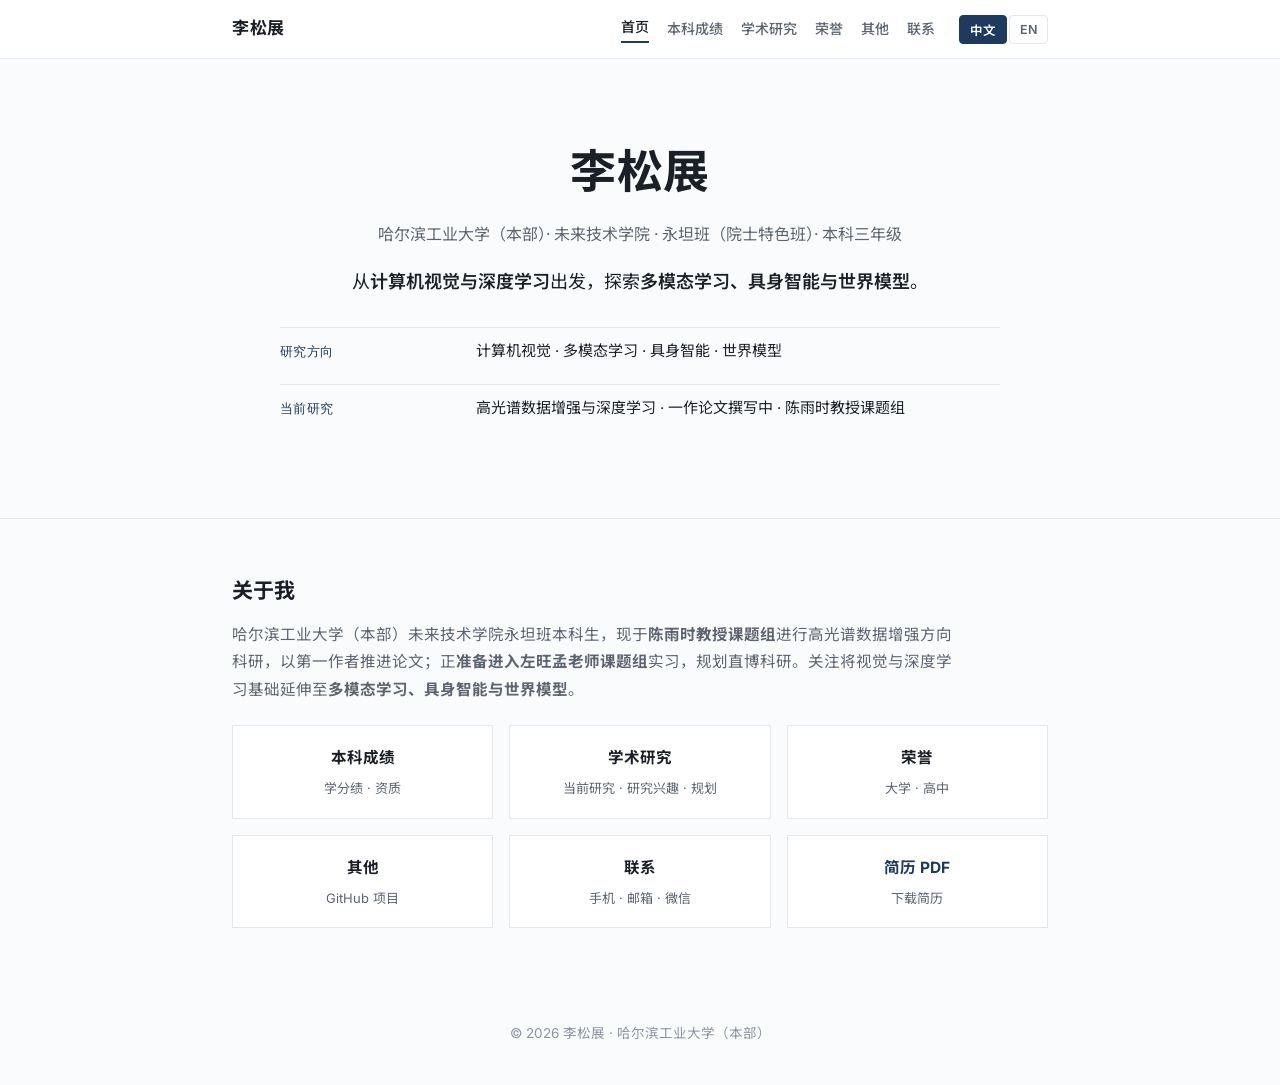
==== index.html @ 8eae82a7 "redesign: add grades/cet6 images, education approval, honors split, more github projects, real conta" ====
<!DOCTYPE html>
<html lang="zh-CN">
<head>
<meta charset="UTF-8">
<meta name="viewport" content="width=device-width, initial-scale=1.0">
<meta name="description" content="李松展 · 哈尔滨工业大学（本部）未来技术学院永坦班 · 计算机视觉 / 多模态学习 / 具身智能 / 世界模型">
<title>李松展 · Researcher Homepage</title>
<link rel="stylesheet" href="assets/css/style.css">
<link rel="preconnect" href="https://fonts.googleapis.com">
<link href="https://fonts.googleapis.com/css2?family=Inter:wght@400;500;600;700&family=Noto+Sans+SC:wght@400;500;700&family=JetBrains+Mono:wght@400;500&display=swap" rel="stylesheet">
<style>
  /* 单文件多页 */
  .view { display: none; }
  .view.active { display: block; }
  /* 语言切换 */
  .lang-switch { display: flex; gap: 2px; margin-left: 6px; }
  .lang-switch button { font: 600 12.5px "Inter","Noto Sans SC",sans-serif; color: var(--muted); background: none; border: 1px solid var(--line); padding: 4px 10px; cursor: pointer; border-radius: 4px; }
  .lang-switch button.on { color: #fff; background: var(--accent); border-color: var(--accent); }
  .nav-links a.active { color: var(--ink); border-bottom: 2px solid var(--accent); padding-bottom: 2px; }
  .nav-links { align-items: center; }
  [hidden] { display: none !important; }
  /* 首页入口卡（6 个） */
  .home-cards { display: grid; grid-template-columns: repeat(3, 1fr); gap: 16px; margin-top: 22px; }
  .home-card { border: 1px solid var(--line); background: var(--paper); padding: 18px 20px; display: block; cursor: pointer; text-align: center; }
  .home-card h4 { margin: 0; font-size: 15.5px; font-weight: 700; }
  .home-card p { margin: 6px 0 0; color: var(--muted); font-size: 13px; }
  .home-card:hover { border-color: var(--accent); text-decoration: none; }
  /* 成绩图片 */
  .score-grid { display: grid; grid-template-columns: 1fr 1fr; gap: 16px; margin-top: 16px; }
  .score-grid figure { margin: 0; border: 1px solid var(--line); background: var(--paper); padding: 10px; }
  .score-grid img { width: 100%; height: auto; display: block; }
  .score-grid figcaption { font-size: 13px; color: var(--muted); padding: 8px 2px 2px; }
  /* 研究兴趣板块（两列） */
  .focus2 { display: grid; grid-template-columns: 1fr 1fr; gap: 14px; margin-top: 12px; }
  .focus-item { border: 1px solid var(--line); background: var(--paper); padding: 16px 18px; }
  .focus-item h4 { margin: 0 0 6px; font-size: 15px; font-weight: 700; }
  .focus-item p { margin: 0; color: var(--muted); font-size: 14px; }
  @media (max-width: 680px) { .home-cards, .score-grid, .focus2 { grid-template-columns: 1fr; } }
</style>
</head>
<body>

<!-- ===== 导航（共享） ===== -->
<nav class="topnav">
  <div class="container nav-inner">
    <span class="nav-name"><span class="zh">李松展</span><span class="en" hidden>Li Songzhan</span></span>
    <div class="nav-links" id="navLinks">
      <a href="#/" data-page="home"><span class="zh">首页</span><span class="en" hidden>Home</span></a>
      <a href="#/education" data-page="education"><span class="zh">本科成绩</span><span class="en" hidden>Education</span></a>
      <a href="#/research" data-page="research"><span class="zh">学术研究</span><span class="en" hidden>Research</span></a>
      <a href="#/honors" data-page="honors"><span class="zh">荣誉</span><span class="en" hidden>Honors</span></a>
      <a href="#/misc" data-page="misc"><span class="zh">其他</span><span class="en" hidden>More</span></a>
      <a href="#/contact" data-page="contact"><span class="zh">联系</span><span class="en" hidden>Contact</span></a>
      <div class="lang-switch"><button data-lang="zh" class="on">中文</button><button data-lang="en">EN</button></div>
    </div>
    <button class="nav-toggle" aria-label="菜单" onclick="document.getElementById('navLinks').classList.toggle('open')">≡</button>
  </div>
</nav>

<!-- ========== 首页 ========== -->
<div class="view active" id="view-home">
<header class="hero">
  <div class="container">
    <h1 class="hero-name"><span class="zh">李松展</span><span class="en" hidden>Songzhan Li</span></h1>
    <p class="hero-line"><span class="zh">哈尔滨工业大学（本部）· 未来技术学院 · 永坦班（院士特色班）· 本科三年级</span><span class="en" hidden>Harbin Institute of Technology (Main Campus) · School of Future Technology · Yongtan Honors Class · Undergraduate (3rd year)</span></p>
    <p class="hero-lead"><span class="zh">从<em>计算机视觉与深度学习</em>出发，探索<em>多模态学习、具身智能与世界模型</em>。</span><span class="en" hidden>Starting from <em>Computer Vision &amp; Deep Learning</em>, progressing toward <em>Multimodal Learning, Embodied AI &amp; World Models</em>.</span></p>
    <dl class="hero-facts">
      <div>
        <dt><span class="zh">研究方向</span><span class="en" hidden>Research Interests</span></dt>
        <dd class="zh">计算机视觉 · 多模态学习 · 具身智能 · 世界模型</dd>
        <dd class="en" hidden>Computer Vision · Multimodal Learning · Embodied AI · World Models</dd>
      </div>
      <div>
        <dt><span class="zh">当前研究</span><span class="en" hidden>Current Research</span></dt>
        <dd class="zh">高光谱数据增强与深度学习 · 一作论文撰写中 · 陈雨时教授课题组</dd>
        <dd class="en" hidden>Hyperspectral Data Augmentation with Deep Learning · first-author paper in prep. · Prof. Yushi Chen's group</dd>
      </div>
    </dl>
  </div>
</header>
<main class="container">
  <section class="section">
    <h2 class="sec-title"><span class="zh">关于我</span><span class="en" hidden>About Me</span></h2>
    <p class="sec-body"><span class="zh">哈尔滨工业大学（本部）未来技术学院永坦班本科生，现于<strong>陈雨时教授课题组</strong>进行高光谱数据增强方向科研，以第一作者推进论文；正<strong>准备进入左旺孟老师课题组</strong>实习，规划直博科研。关注将视觉与深度学习基础延伸至<strong>多模态学习、具身智能与世界模型</strong>。</span><span class="en" hidden>Undergraduate at the Yongtan Honors Class, School of Future Technology, HIT (Main Campus). Currently researching <strong>hyperspectral data augmentation</strong> in <strong>Prof. Yushi Chen's group</strong>, pursuing a first-author paper, and preparing for an internship in <strong>Prof. Wangmeng Zuo's group</strong> with a PhD track in mind. Aiming to extend my CV/DL foundation toward <strong>multimodal learning, embodied AI, and world models</strong>.</span></p>

    <div class="home-cards">
      <div class="home-card" onclick="go('#/education')">
        <h4><span class="zh">本科成绩</span><span class="en" hidden>Education</span></h4>
        <p class="zh">学分绩 · 资质</p><p class="en" hidden>GPA · Qualifications</p>
      </div>
      <div class="home-card" onclick="go('#/research')">
        <h4><span class="zh">学术研究</span><span class="en" hidden>Research</span></h4>
        <p class="zh">当前研究 · 研究兴趣 · 规划</p><p class="en" hidden>Research · Interests · Plans</p>
      </div>
      <div class="home-card" onclick="go('#/honors')">
        <h4><span class="zh">荣誉</span><span class="en" hidden>Honors</span></h4>
        <p class="zh">大学 · 高中</p><p class="en" hidden>University · High School</p>
      </div>
      <div class="home-card" onclick="go('#/misc')">
        <h4><span class="zh">其他</span><span class="en" hidden>More</span></h4>
        <p class="zh">GitHub 项目</p><p class="en" hidden>GitHub Projects</p>
      </div>
      <div class="home-card" onclick="go('#/contact')">
        <h4><span class="zh">联系</span><span class="en" hidden>Contact</span></h4>
        <p class="zh">手机 · 邮箱 · 微信</p><p class="en" hidden>Phone · Email · WeChat</p>
      </div>
      <a class="home-card" href="resume.pdf" target="_blank">
        <h4><span class="zh">简历 PDF</span><span class="en" hidden>Resume PDF</span></h4>
        <p class="zh">下载简历</p><p class="en" hidden>Download CV</p>
      </a>
    </div>
  </section>
</main>
</div>

<!-- ========== 本科成绩 ========== -->
<div class="view" id="view-education">
<main class="container">
  <section class="section">
    <h2 class="sec-title"><span class="sec-no">01</span><span class="zh">本科成绩</span><span class="en" hidden>Education</span></h2>
    <div class="edu-head">
      <div>
        <p class="edu-school">Harbin Institute of Technology（哈尔滨工业大学 · 本部）</p>
        <p class="edu-meta"><span class="zh">未来技术学院 · 永坦班（院士特色班）｜本科三年级（2024 – 2028）</span><span class="en" hidden>School of Future Technology · Yongtan Honors Class | Undergraduate, 3rd year (2024 – 2028)</span></p>
      </div>
      <span class="edu-tag">Undergraduate</span>
    </div>
    <h3 class="sub-title"><span class="zh">成绩与资质</span><span class="en" hidden">Performance</span></h3>
    <ul class="plain-list">
      <li class="zh">学分绩：<strong>22 / 192</strong>（专业前 10%）</li>
      <li class="en" hidden>GPA：<strong>22 / 192</strong>（Top 10% in major）</li>
      <li class="zh">CET-6：<strong>552</strong></li>
      <li class="en" hidden>CET-6：<strong>552</strong></li>
      <li class="zh"><strong>具有推免资格（保研资格）</strong></li>
      <li class="en" hidden><strong>Has the graduate recommendation (Bao-Yan) qualification</strong></li>
    </ul>

    <div class="score-grid">
      <figure>
        <img src="assets/images/score_total.png" alt="综合成绩">
        <figcaption><span class="zh">综合成绩</span><span class="en" hidden>Overall Transcripts</span></figcaption>
      </figure>
      <figure>
        <img src="assets/images/score_subjects.png" alt="各科成绩">
        <figcaption><span class="zh">各科成绩</span><span class="en" hidden>Subject Scores</span></figcaption>
      </figure>
      <!-- 需用户提供 CET-6 图：放到 assets/images/cet6.png -->
      <figure>
        <img src="assets/images/cet6.png" alt="CET-6">
        <figcaption><span class="zh">CET-6（图片待补充）</span><span class="en" hidden>CET-6（image pending）</span></figcaption>
      </figure>
    </div>
  </section>
</main>
</div>

<!-- ========== 学术研究 ========== -->
<div class="view" id="view-research">
<main class="container">
  <section class="section">
    <h2 class="sec-title"><span class="sec-no">02</span><span class="zh">学术研究</span><span class="en" hidden>Research</span></h2>

    <h3 class="sub-title"><span class="zh">当前研究</span><span class="en" hidden>Current Research</span></h3>
    <p class="sec-body"><span class="zh">跟随<strong>陈雨时老师</strong>进行<strong>高光谱数据增强方向</strong>的研究，目前正在准备<strong>第一作者论文</strong>；同时<strong>准备进入左旺孟老师课题组实习</strong>。</span><span class="en" hidden>Working with <strong>Prof. Yushi Chen</strong> on <strong>hyperspectral data augmentation</strong>, preparing a <strong>first-author paper</strong>; also <strong>preparing for an internship in Prof. Wangmeng Zuo's group</strong>.</span></p>

    <h3 class="sub-title"><span class="zh">研究兴趣</span><span class="en" hidden>Research Interests</span></h3>
    <div class="focus2">
      <div class="focus-item">
        <h4><span class="zh">视觉多模态学习</span><span class="en" hidden>Visual Multimodal Learning</span></h4>
        <p class="zh">多模态表征学习、视觉-语言模型、多模态基础模型等。</p>
        <p class="en" hidden>Multimodal representation learning, vision-language models, multimodal foundation models.</p>
      </div>
      <div class="focus-item">
        <h4><span class="zh">多模态推理</span><span class="en" hidden>Multimodal Reasoning</span></h4>
        <p class="zh">跨模态理解与推理，视觉问答、多步推理等。</p>
        <p class="en" hidden">Cross-modal understanding and reasoning, visual question answering, multi-step reasoning.</p>
      </div>
      <div class="focus-item">
        <h4><span class="zh">具身智能（VLA）</span><span class="en" hidden>Embodied AI (VLA)</span></h4>
        <p class="zh">视觉-语言-动作模型，具身智能体的感知与决策。</p>
        <p class="en" hidden">Vision-Language-Action models, embodied perception and decision-making.</p>
      </div>
      <div class="focus-item">
        <h4><span class="zh">世界模型</span><span class="en" hidden">World Models</span></h4>
        <p class="zh">可预测的世界模型、空间智能，支持智能体规划与交互。</p>
        <p class="en" hidden">Predictive world models, spatial intelligence for planning and interaction.</p>
      </div>
    </div>

    <h3 class="sub-title"><span class="zh">未来规划</span><span class="en" hidden">Future Plan</span></h3>
    <p class="sec-body"><span class="zh">进入<strong>左旺孟老师课题组</strong>进行<strong>直博</strong>科研，研究方向与研究兴趣一致。</span><span class="en" hidden">Pursuing a <strong>direct-PHD</strong> in <strong>Prof. Wangmeng Zuo's group</strong>, with research directions aligned with the interests above.</span></p>
    <p class="proj-gap"><span class="lbl"><span class="zh">论文 / 期刊</span><span class="en" hidden">Publications</span></span> <span class="zh"><strong>无</strong>（一篇一作撰写中）</span><span class="en" hidden><strong>None</strong>（one first-author paper in preparation）</span></p>
  </section>
</main>
</div>

<!-- ========== 荣誉 ========== -->
<div class="view" id="view-honors">
<main class="container">
  <section class="section">
    <h2 class="sec-title"><span class="sec-no">03</span><span class="zh">荣誉</span><span class="en" hidden>Honors</span></h2>
    <h3 class="sub-title"><span class="zh">大学</span><span class="en" hidden">University</span></h3>
    <ul class="plain-list">
      <li class="zh">软件著作权 × 1</li>
      <li class="en" hidden>Software copyright × 1</li>
      <li class="zh">全国大学生数学竞赛 省级一等奖 × 2</li>
      <li class="en" hidden>National College Mathematics Competition, Provincial First Prize × 2</li>
    </ul>
    <h3 class="sub-title"><span class="zh">高中（学科竞赛）</span><span class="en" hidden">High School</span></h3>
    <ul class="plain-list">
      <li class="zh">计算机：省一等奖 × 1、省二等奖 × 1</li>
      <li class="en" hidden>Informatics：provincial 1st × 1, provincial 2nd × 1</li>
      <li class="zh">数学：省二等奖 × 2</li>
      <li class="en" hidden>Mathematics：provincial 2nd × 2</li>
      <li class="zh">物理：省一等奖 × 1</li>
      <li class="en" hidden>Physics：provincial 1st × 1</li>
      <li class="zh">生物：省二等奖 × 1</li>
      <li class="en" hidden>Biology：provincial 2nd × 1</li>
      <li class="zh">化学：省三等奖 × 1</li>
      <li class="en" hidden>Chemistry：provincial 3rd × 1</li>
    </ul>
  </section>
</main>
</div>

<!-- ========== 其他 ========== -->
<div class="view" id="view-misc">
<main class="container">
  <section class="section">
    <h2 class="sec-title"><span class="sec-no">04</span><span class="zh">其他 · GitHub 项目</span><span class="en" hidden">More · GitHub Projects</span></h2>
    <article class="proj">
      <div class="proj-head">
        <h4><a href="https://github.com/hajimimanb/Kamikaze" rel="noopener" target="_blank">Kamikaze</a></h4>
        <span class="proj-tag"><span class="zh">独立项目</span><span class="en" hidden>Independent</span></span>
      </div>
      <p class="proj-desc"><span class="zh">详见仓库说明。</span><span class="en" hidden>See repository for details.</span></p>
    </article>
    <article class="proj">
      <div class="proj-head">
        <h4><a href="https://github.com/hajimimanb/vision-agent" rel="noopener" target="_blank">vision-agent</a></h4>
        <span class="proj-tag"><span class="zh">独立项目</span><span class="en" hidden>Independent</span></span>
      </div>
      <p class="proj-desc"><span class="zh">详见仓库说明。</span><span class="en" hidden>See repository for details.</span></p>
    </article>
  </section>
</main>
</div>

<!-- ========== 联系 ========== -->
<div class="view" id="view-contact">
<main class="container">
  <section class="section">
    <h2 class="sec-title"><span class="sec-no">05</span><span class="zh">联系方式</span><span class="en" hidden>Contact</span></h2>
    <div class="contact">
      <p><span class="zh">手机</span><span class="en" hidden">Phone</span>：<a href="tel:13943581356">13943581356</a></p>
      <p><span class="zh">微信</span><span class="en" hidden">WeChat</span>：13943581356</p>
      <p>QQ：3066537460</p>
      <p><span class="zh">邮箱</span><span class="en" hidden">Email</span>：<a href="mailto:2024111368@stu.hit.edu.cn">2024111368@stu.hit.edu.cn</a></p>
      <p class="muted small"><span class="zh">欢迎交流科研与合作。</span><span class="en" hidden>Open to research collaboration.</span></p>
    </div>
  </section>
</main>
</div>

<footer class="footer">
  <div class="container">
    <p>© 2026 <span class="zh">李松展</span><span class="en" hidden>Songzhan Li</span> · <span class="zh">哈尔滨工业大学（本部）</span><span class="en" hidden">Harbin Institute of Technology</span></p>
  </div>
</footer>

<script>
  /* 语言切换 */
  function setLang(l) {
    var lan = l === 'en' ? 'en' : 'zh-CN';
    document.documentElement.lang = lan;
    document.querySelectorAll('.zh').forEach(function (e) { e.hidden = (l !== 'zh'); });
    document.querySelectorAll('.en').forEach(function (e) { e.hidden = (l !== 'en'); });
    document.querySelectorAll('.lang-switch button').forEach(function (b) { b.classList.toggle('on', b.dataset.lang === l); });
    try { localStorage.setItem('siteLang', l); } catch (e) {}
    document.getElementById('navLinks').classList.remove('open');
  }
  document.querySelectorAll('.lang-switch button').forEach(function (b) { b.addEventListener('click', function () { setLang(b.dataset.lang); }); });
  var saved = 'zh'; try { saved = localStorage.getItem('siteLang') || 'zh'; } catch (e) {}
  setLang(saved === 'en' ? 'en' : 'zh');

  /* 单文件多页路由 */
  var PAGES = ['home', 'education', 'research', 'honors', 'misc', 'contact'];
  function showPage(name) {
    if (PAGES.indexOf(name) === -1) name = 'home';
    document.querySelectorAll('.view').forEach(function (v) { v.classList.toggle('active', v.id === 'view-' + name); });
    document.querySelectorAll('.nav-links a[data-page]').forEach(function (a) { a.classList.toggle('active', a.dataset.page === name); });
    document.getElementById('navLinks').classList.remove('open');
    window.scrollTo(0, 0);
  }
  function route() {
    var h = location.hash.replace(/^#\/?/, '') || 'home';
    showPage(h.split('/')[0] || 'home');
  }
  function go(href) { location.hash = href; return false; }
  window.addEventListener('hashchange', route);
  route();
  addEventListener('scroll', function () { document.querySelector('.topnav').classList.toggle('scrolled', scrollY > 8); }, { passive: true });
</script>
</body>
</html>
---- assets/css/style.css ----
/* =========================================================
   Researcher Homepage · 学术极简风格（黑白灰）
   ========================================================= */
:root {
  --ink: #1b1f27;
  --muted: #5b6470;
  --faint: #8b93a0;
  --line: #e4e7ec;
  --paper: #ffffff;
  --bg: #fafbfc;
  --accent: #1f3a5f;
  --maxw: 860px;
}
* { box-sizing: border-box; }
html { scroll-behavior: smooth; }
body {
  margin: 0;
  font-family: "Inter", "Noto Sans SC", -apple-system, "Segoe UI", sans-serif;
  color: var(--ink);
  background: var(--bg);
  line-height: 1.75;
  -webkit-font-smoothing: antialiased;
}
a { color: var(--accent); text-decoration: none; }
a:hover { text-decoration: underline; }
.container { max-width: var(--maxw); margin: 0 auto; padding: 0 22px; }
strong { font-weight: 700; }
em { color: var(--ink); font-style: normal; font-weight: 600; }
.muted { color: var(--muted); }
.small { font-size: 13.5px; }

/* ---------- 导航 ---------- */
.topnav {
  position: sticky; top: 0; z-index: 50;
  background: var(--paper);
  border-bottom: 1px solid var(--line);
  transition: box-shadow .2s;
}
.topnav.scrolled { box-shadow: 0 1px 12px rgba(0,0,0,.05); }
.topnav .nav-inner { display: flex; align-items: center; justify-content: space-between; height: 58px; }
.nav-name { font-weight: 700; font-size: 17px; letter-spacing: .5px; }
.nav-links { display: flex; gap: 18px; font-size: 14px; font-weight: 500; }
.nav-links a { color: var(--muted); }
.nav-links a:hover { color: var(--ink); text-decoration: none; }
.nav-toggle { display: none; background: none; border: 0; font-size: 24px; cursor: pointer; color: var(--ink); }

/* ---------- Hero ---------- */
.hero { padding: 72px 0 56px; text-align: center; border-bottom: 1px solid var(--line); }
.hero-name { font-size: 46px; margin: 0 0 8px; font-weight: 700; letter-spacing: .5px; }
.hero-line { color: var(--muted); font-size: 16px; margin: 0 0 18px; }
.hero-lead { font-size: 18px; margin: 0 0 30px; color: var(--ink); }
.hero-facts { display: flex; flex-direction: column; gap: 10px; text-align: left; max-width: 720px; margin: 0 auto 30px; }
.hero-facts div { display: grid; grid-template-columns: 180px 1fr; gap: 16px; padding: 10px 0; border-top: 1px solid var(--line); }
.hero-facts dt { font-family: "JetBrains Mono", monospace; font-size: 12.5px; letter-spacing: .4px; color: var(--accent); text-transform: uppercase; padding-top: 3px; }
.hero-facts dd { margin: 0; color: var(--text); font-size: 15px; }
.hero-links { display: flex; gap: 10px; justify-content: center; flex-wrap: wrap; }
.pill { border: 1px solid var(--line); background: var(--paper); color: var(--ink); padding: 8px 18px; border-radius: 999px; font-size: 14px; font-weight: 600; }
.pill:hover { border-color: var(--accent); color: var(--accent); text-decoration: none; }

/* ---------- Sections ---------- */
.section { padding: 54px 0; border-bottom: 1px solid var(--line); }
.section:last-of-type { border-bottom: 0; }
.sec-title { font-size: 21px; margin: 0 0 6px; font-weight: 700; }
.sec-no { font-family: "JetBrains Mono", monospace; color: var(--faint); font-weight: 500; font-size: 15px; margin-right: 8px; }
.sec-body, .section p.sec-body { color: var(--muted); font-size: 15.5px; margin: 12px 0 0; max-width: 720px; }
.sub-title { font-size: 14px; font-weight: 700; letter-spacing: .5px; text-transform: uppercase; color: var(--accent); margin: 26px 0 10px; }
.sub-title::after { content: ""; display: block; width: 22px; height: 2px; background: var(--accent); margin-top: 6px; }

/* ---------- Education ---------- */
.edu-head { display: flex; justify-content: space-between; align-items: flex-start; gap: 12px; flex-wrap: wrap; padding: 16px 0; border-bottom: 1px solid var(--line); }
.edu-school { font-size: 17px; font-weight: 700; margin: 0 0 2px; }
.edu-meta { color: var(--muted); font-size: 14px; margin: 0; }
.edu-tag { font-size: 12px; color: var(--muted); border: 1px solid var(--line); padding: 3px 10px; border-radius: 999px; }

/* ---------- Lists ---------- */
.plain-list { list-style: none; padding: 0; margin: 0; }
.plain-list li { position: relative; padding-left: 20px; margin-bottom: 9px; color: var(--muted); font-size: 15px; }
.plain-list li::before { content: ""; position: absolute; left: 2px; top: 11px; width: 8px; height: 8px; border-radius: 50%; border: 1.5px solid var(--accent); }

.pub-list { counter-reset: pub; list-style: none; padding: 0; margin: 0; }
.pub-list li { position: relative; padding-left: 30px; margin-bottom: 12px; color: var(--ink); font-size: 15px; }
.pub-list li::before { counter-increment: pub; content: "[" counter(pub) "]"; position: absolute; left: 0; color: var(--accent); font-family: "JetBrains Mono", monospace; font-weight: 600; }
.pub-status { display: inline-block; margin-left: 8px; font-size: 12.5px; color: var(--accent); border: 1px solid var(--line); padding: 1px 8px; border-radius: 999px; }

/* ---------- Research Focus ---------- */
.focus { display: grid; grid-template-columns: 1fr; gap: 14px; }
.focus-item { border: 1px solid var(--line); background: var(--paper); padding: 18px 20px; }
.focus-item h4 { margin: 0 0 6px; font-size: 15.5px; font-weight: 700; }
.focus-item p { margin: 0; color: var(--muted); font-size: 14.5px; }

/* ---------- Projects / Research Experience ---------- */
.proj { border: 1px solid var(--line); background: var(--paper); padding: 20px 22px; margin-top: 12px; }
.proj-head { display: flex; justify-content: space-between; align-items: baseline; gap: 12px; flex-wrap: wrap; }
.proj-head h4 { margin: 0 0 4px; font-size: 16.5px; font-weight: 700; }
.proj-tag { font-size: 12.5px; color: var(--muted); white-space: nowrap; }
.proj-adv { color: var(--muted); font-size: 13.5px; margin: 0 0 8px; }
.proj-meta { font-family: "JetBrains Mono", monospace; font-size: 12.5px; color: var(--accent); margin: 0 0 8px; }
.proj-desc { color: var(--muted); font-size: 14.5px; margin: 0; }
.proj-gap { color: var(--muted); font-size: 14.5px; margin: 7px 0 0; }
.proj-gap .lbl { color: var(--ink); font-weight: 700; }

/* ---------- Trajectory ---------- */
.trajectory { display: grid; grid-template-columns: repeat(3, 1fr); gap: 16px; }
.traj-col { border: 1px solid var(--line); background: var(--paper); padding: 16px 18px; }
.traj-y { font-family: "JetBrains Mono", monospace; font-weight: 700; color: var(--accent); font-size: 14px; }
.traj-col p { margin: 8px 0 0; color: var(--muted); font-size: 13.5px; line-height: 1.8; }

/* ---------- Skills ---------- */
.skills { display: grid; grid-template-columns: repeat(3, 1fr); gap: 16px; }
.skills>div { border: 1px solid var(--line); background: var(--paper); padding: 18px 20px; }
.skills h4 { margin: 0 0 6px; font-size: 13px; text-transform: uppercase; letter-spacing: .4px; color: var(--accent); }
.skills p { margin: 0; color: var(--muted); font-size: 14.5px; }

/* ---------- Contact ---------- */
.contact p { margin: 8px 0; font-size: 15.5px; color: var(--ink); }
.contact p small { display: block; color: var(--muted); margin-top: 12px; }

/* ---------- Footer ---------- */
.footer { color: var(--faint); font-size: 13.5px; padding: 26px 0; text-align: center; }
.footer a { color: var(--muted); }

/* ---------- Responsive ---------- */
@media (max-width: 720px) {
  .hero-name { font-size: 34px; }
  .hero-facts div { grid-template-columns: 1fr; gap: 2px; }
  .trajectory, .skills { grid-template-columns: 1fr; }
  .nav-toggle { display: block; }
  .nav-links {
    position: absolute; top: 58px; left: 0; right: 0;
    flex-direction: column; gap: 0;
    background: var(--paper); border-bottom: 1px solid var(--line);
    display: none; padding: 8px 22px 14px;
  }
  .nav-links.open { display: flex; }
  .nav-links a { padding: 12px 2px; border-bottom: 1px solid var(--line); }
}

@media (prefers-reduced-motion: reduce) {
  html { scroll-behavior: auto; }
  * { transition: none !important; }
}
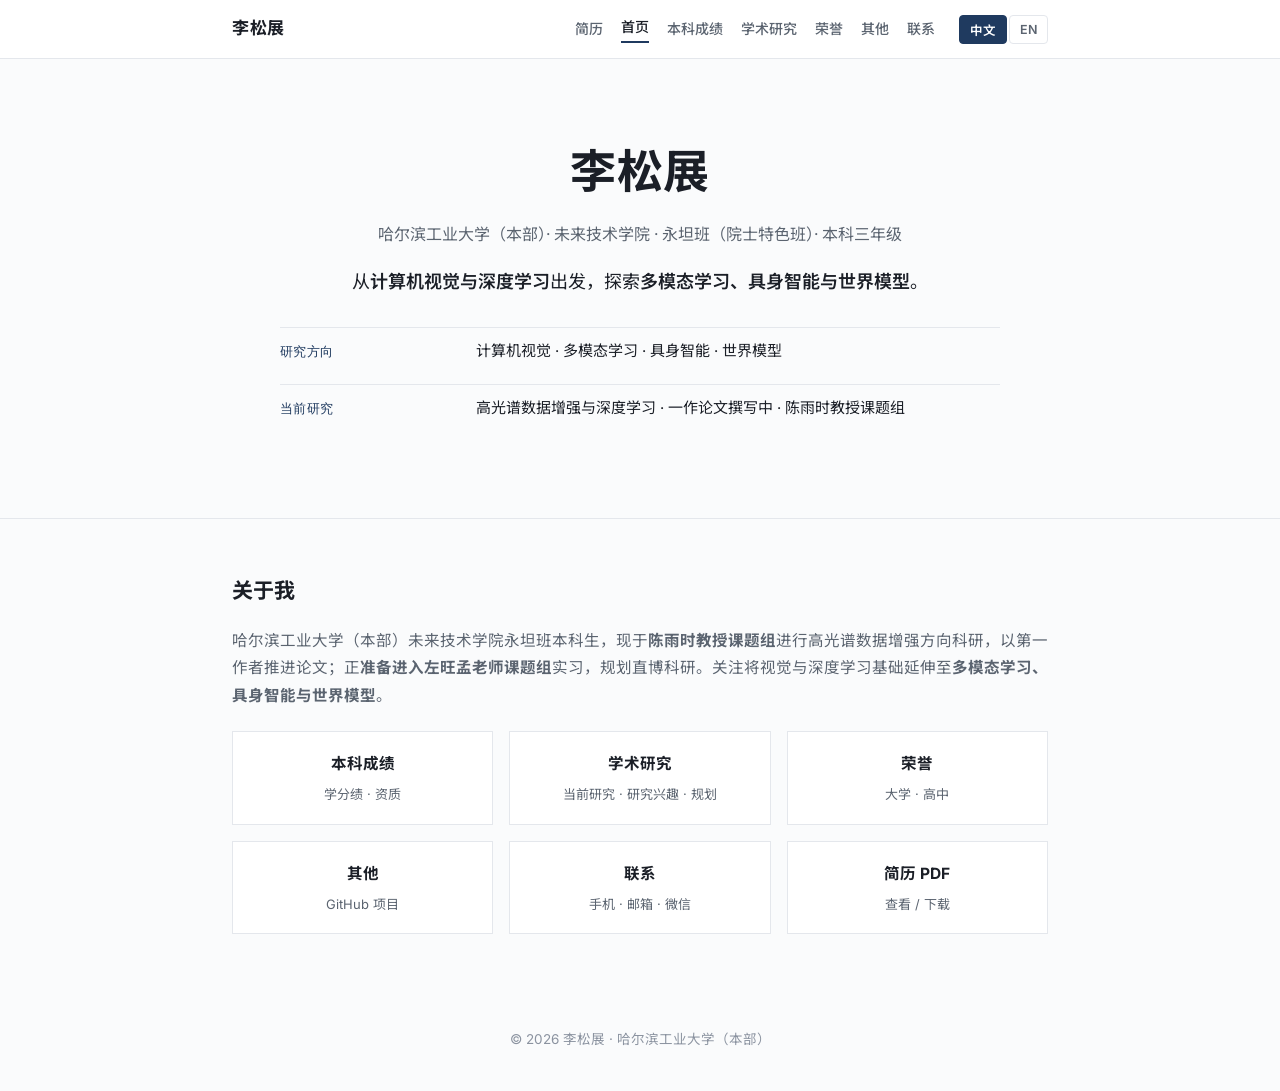
==== commit 80444246: "add A4 resume PDF viewer with download; fix home about alignment" ====
--- a/index.html
+++ b/index.html
@@ -19,23 +19,33 @@
   .nav-links a.active { color: var(--ink); border-bottom: 2px solid var(--accent); padding-bottom: 2px; }
   .nav-links { align-items: center; }
   [hidden] { display: none !important; }
+  /* 关于我对齐：与下方按钮网格同宽同列 */
+  .sec-body { max-width: 100% !important; }
+  .home-sec .sec-wrap { display: flex; flex-direction: column; align-items: stretch; }
   /* 首页入口卡（6 个） */
   .home-cards { display: grid; grid-template-columns: repeat(3, 1fr); gap: 16px; margin-top: 22px; }
   .home-card { border: 1px solid var(--line); background: var(--paper); padding: 18px 20px; display: block; cursor: pointer; text-align: center; }
   .home-card h4 { margin: 0; font-size: 15.5px; font-weight: 700; }
   .home-card p { margin: 6px 0 0; color: var(--muted); font-size: 13px; }
   .home-card:hover { border-color: var(--accent); text-decoration: none; }
-  /* 成绩图片 */
-  .score-grid { display: grid; grid-template-columns: 1fr 1fr; gap: 16px; margin-top: 16px; }
-  .score-grid figure { margin: 0; border: 1px solid var(--line); background: var(--paper); padding: 10px; }
-  .score-grid img { width: 100%; height: auto; display: block; }
+  /* 成绩图片：纵向排列，放大展示 */
+  .score-grid { display: grid; grid-template-columns: 1fr; gap: 20px; margin-top: 18px; max-width: 780px; margin-left: auto; margin-right: auto; }
+  .score-grid figure { margin: 0; border: 1px solid var(--line); background: var(--paper); padding: 12px; }
+  .score-grid img { width: 100%; height: auto; display: block; border: 1px solid var(--line); }
   .score-grid figcaption { font-size: 13px; color: var(--muted); padding: 8px 2px 2px; }
-  /* 研究兴趣板块（两列） */
+  /* 研究兴趣板块 */
   .focus2 { display: grid; grid-template-columns: 1fr 1fr; gap: 14px; margin-top: 12px; }
   .focus-item { border: 1px solid var(--line); background: var(--paper); padding: 16px 18px; }
   .focus-item h4 { margin: 0 0 6px; font-size: 15px; font-weight: 700; }
   .focus-item p { margin: 0; color: var(--muted); font-size: 14px; }
-  @media (max-width: 680px) { .home-cards, .score-grid, .focus2 { grid-template-columns: 1fr; } }
+  /* 简历 PDF 查看界面 */
+  .resume-box { border: 1px solid var(--line); background: var(--paper); padding: 18px; margin-top: 16px; }
+  .resume-toolbar { display: flex; gap: 12px; align-items: center; margin-bottom: 12px; }
+  .btn { display: inline-block; font: 600 14px "Inter","Noto Sans SC",sans-serif; color: #fff; background: var(--accent); border: none; padding: 9px 18px; border-radius: 6px; cursor: pointer; text-decoration: none; }
+  .btn:hover { text-decoration: none; opacity: .92; }
+  .btn.ghost { color: var(--ink); background: transparent; border: 1px solid var(--line); }
+  .pdf-iframe { width: 100%; height: 80vh; min-height: 600px; border: 1px solid var(--line); background: #fff; }
+  @media (max-width: 680px) { .home-cards, .focus2 { grid-template-columns: 1fr; } }
 </style>
 </head>
 <body>
@@ -45,6 +55,7 @@
   <div class="container nav-inner">
     <span class="nav-name"><span class="zh">李松展</span><span class="en" hidden>Li Songzhan</span></span>
     <div class="nav-links" id="navLinks">
+      <a href="#/resume" data-page="resume"><span class="zh">简历</span><span class="en" hidden>Resume</span></a>
       <a href="#/" data-page="home"><span class="zh">首页</span><span class="en" hidden>Home</span></a>
       <a href="#/education" data-page="education"><span class="zh">本科成绩</span><span class="en" hidden>Education</span></a>
       <a href="#/research" data-page="research"><span class="zh">学术研究</span><span class="en" hidden>Research</span></a>
@@ -57,8 +68,24 @@
   </div>
 </nav>
 
+<!-- ========== 简历 PDF ========== -->
+<div class="view" id="view-resume">
+<main class="container">
+  <section class="section">
+    <h2 class="sec-title"><span class="zh">简历 PDF</span><span class="en" hidden>Resume / CV</span></h2>
+    <div class="resume-box">
+      <div class="resume-toolbar">
+        <a class="btn" href="resume.pdf" download target="_blank"><span class="zh">⬇ 下载 PDF</span><span class="en" hidden">⬇ Download PDF</span></a>
+        <a class="btn ghost" href="resume.pdf" target="_blank"><span class="zh">新窗口打开</span><span class="en" hidden">Open in new tab</span></a>
+      </div>
+      <iframe class="pdf-iframe" src="resume.pdf" title="简历"></iframe>
+    </div>
+  </section>
+</main>
+</div>
+
 <!-- ========== 首页 ========== -->
-<div class="view active" id="view-home">
+<div class="view" id="view-home">
 <header class="hero">
   <div class="container">
     <h1 class="hero-name"><span class="zh">李松展</span><span class="en" hidden>Songzhan Li</span></h1>
@@ -79,35 +106,37 @@
   </div>
 </header>
 <main class="container">
-  <section class="section">
-    <h2 class="sec-title"><span class="zh">关于我</span><span class="en" hidden>About Me</span></h2>
-    <p class="sec-body"><span class="zh">哈尔滨工业大学（本部）未来技术学院永坦班本科生，现于<strong>陈雨时教授课题组</strong>进行高光谱数据增强方向科研，以第一作者推进论文；正<strong>准备进入左旺孟老师课题组</strong>实习，规划直博科研。关注将视觉与深度学习基础延伸至<strong>多模态学习、具身智能与世界模型</strong>。</span><span class="en" hidden>Undergraduate at the Yongtan Honors Class, School of Future Technology, HIT (Main Campus). Currently researching <strong>hyperspectral data augmentation</strong> in <strong>Prof. Yushi Chen's group</strong>, pursuing a first-author paper, and preparing for an internship in <strong>Prof. Wangmeng Zuo's group</strong> with a PhD track in mind. Aiming to extend my CV/DL foundation toward <strong>multimodal learning, embodied AI, and world models</strong>.</span></p>
-
-    <div class="home-cards">
-      <div class="home-card" onclick="go('#/education')">
-        <h4><span class="zh">本科成绩</span><span class="en" hidden>Education</span></h4>
-        <p class="zh">学分绩 · 资质</p><p class="en" hidden>GPA · Qualifications</p>
-      </div>
-      <div class="home-card" onclick="go('#/research')">
-        <h4><span class="zh">学术研究</span><span class="en" hidden>Research</span></h4>
-        <p class="zh">当前研究 · 研究兴趣 · 规划</p><p class="en" hidden>Research · Interests · Plans</p>
-      </div>
-      <div class="home-card" onclick="go('#/honors')">
-        <h4><span class="zh">荣誉</span><span class="en" hidden>Honors</span></h4>
-        <p class="zh">大学 · 高中</p><p class="en" hidden>University · High School</p>
-      </div>
-      <div class="home-card" onclick="go('#/misc')">
-        <h4><span class="zh">其他</span><span class="en" hidden>More</span></h4>
-        <p class="zh">GitHub 项目</p><p class="en" hidden>GitHub Projects</p>
-      </div>
-      <div class="home-card" onclick="go('#/contact')">
-        <h4><span class="zh">联系</span><span class="en" hidden>Contact</span></h4>
-        <p class="zh">手机 · 邮箱 · 微信</p><p class="en" hidden>Phone · Email · WeChat</p>
-      </div>
-      <a class="home-card" href="resume.pdf" target="_blank">
-        <h4><span class="zh">简历 PDF</span><span class="en" hidden>Resume PDF</span></h4>
-        <p class="zh">下载简历</p><p class="en" hidden>Download CV</p>
-      </a>
+  <section class="section home-sec">
+    <div class="sec-wrap">
+      <h2 class="sec-title"><span class="zh">关于我</span><span class="en" hidden>About Me</span></h2>
+      <p class="sec-body"><span class="zh">哈尔滨工业大学（本部）未来技术学院永坦班本科生，现于<strong>陈雨时教授课题组</strong>进行高光谱数据增强方向科研，以第一作者推进论文；正<strong>准备进入左旺孟老师课题组</strong>实习，规划直博科研。关注将视觉与深度学习基础延伸至<strong>多模态学习、具身智能与世界模型</strong>。</span><span class="en" hidden>Undergraduate at the Yongtan Honors Class, School of Future Technology, HIT (Main Campus). Currently researching <strong>hyperspectral data augmentation</strong> in <strong>Prof. Yushi Chen's group</strong>, pursuing a first-author paper, and preparing for an internship in <strong>Prof. Wangmeng Zuo's group</strong> with a PhD track in mind. Aiming to extend my CV/DL foundation toward <strong>multimodal learning, embodied AI, and world models</strong>.</span></p>
+
+      <div class="home-cards">
+        <div class="home-card" onclick="go('#/education')">
+          <h4><span class="zh">本科成绩</span><span class="en" hidden>Education</span></h4>
+          <p class="zh">学分绩 · 资质</p><p class="en" hidden>GPA · Qualifications</p>
+        </div>
+        <div class="home-card" onclick="go('#/research')">
+          <h4><span class="zh">学术研究</span><span class="en" hidden>Research</span></h4>
+          <p class="zh">当前研究 · 研究兴趣 · 规划</p><p class="en" hidden>Research · Interests · Plans</p>
+        </div>
+        <div class="home-card" onclick="go('#/honors')">
+          <h4><span class="zh">荣誉</span><span class="en" hidden>Honors</span></h4>
+          <p class="zh">大学 · 高中</p><p class="en" hidden>University · High School</p>
+        </div>
+        <div class="home-card" onclick="go('#/misc')">
+          <h4><span class="zh">其他</span><span class="en" hidden>More</span></h4>
+          <p class="zh">GitHub 项目</p><p class="en" hidden>GitHub Projects</p>
+        </div>
+        <div class="home-card" onclick="go('#/contact')">
+          <h4><span class="zh">联系</span><span class="en" hidden>Contact</span></h4>
+          <p class="zh">手机 · 邮箱 · 微信</p><p class="en" hidden>Phone · Email · WeChat</p>
+        </div>
+        <div class="home-card" onclick="go('#/resume')">
+          <h4><span class="zh">简历 PDF</span><span class="en" hidden>Resume PDF</span></h4>
+          <p class="zh">查看 / 下载</p><p class="en" hidden">View / Download</p>
+        </div>
+      </div>
     </div>
   </section>
 </main>
@@ -125,7 +154,7 @@
       </div>
       <span class="edu-tag">Undergraduate</span>
     </div>
-    <h3 class="sub-title"><span class="zh">成绩与资质</span><span class="en" hidden">Performance</span></h3>
+    <h3 class="sub-title"><span class="zh">成绩与资质</span><span class="en" hidden>Performance</span></h3>
     <ul class="plain-list">
       <li class="zh">学分绩：<strong>22 / 192</strong>（专业前 10%）</li>
       <li class="en" hidden>GPA：<strong>22 / 192</strong>（Top 10% in major）</li>
@@ -144,10 +173,9 @@
         <img src="assets/images/score_subjects.png" alt="各科成绩">
         <figcaption><span class="zh">各科成绩</span><span class="en" hidden>Subject Scores</span></figcaption>
       </figure>
-      <!-- 需用户提供 CET-6 图：放到 assets/images/cet6.png -->
       <figure>
         <img src="assets/images/cet6.png" alt="CET-6">
-        <figcaption><span class="zh">CET-6（图片待补充）</span><span class="en" hidden>CET-6（image pending）</span></figcaption>
+        <figcaption><span class="zh">英语成绩（CET-6）</span><span class="en" hidden>English（CET-6）</span></figcaption>
       </figure>
     </div>
   </section>
@@ -173,23 +201,28 @@
       <div class="focus-item">
         <h4><span class="zh">多模态推理</span><span class="en" hidden>Multimodal Reasoning</span></h4>
         <p class="zh">跨模态理解与推理，视觉问答、多步推理等。</p>
-        <p class="en" hidden">Cross-modal understanding and reasoning, visual question answering, multi-step reasoning.</p>
+        <p class="en" hidden>Cross-modal understanding and reasoning, visual question answering, multi-step reasoning.</p>
       </div>
       <div class="focus-item">
         <h4><span class="zh">具身智能（VLA）</span><span class="en" hidden>Embodied AI (VLA)</span></h4>
         <p class="zh">视觉-语言-动作模型，具身智能体的感知与决策。</p>
-        <p class="en" hidden">Vision-Language-Action models, embodied perception and decision-making.</p>
+        <p class="en" hidden>Vision-Language-Action models, embodied perception and decision-making.</p>
       </div>
       <div class="focus-item">
-        <h4><span class="zh">世界模型</span><span class="en" hidden">World Models</span></h4>
+        <h4><span class="zh">世界模型</span><span class="en" hidden>World Models</span></h4>
         <p class="zh">可预测的世界模型、空间智能，支持智能体规划与交互。</p>
-        <p class="en" hidden">Predictive world models, spatial intelligence for planning and interaction.</p>
-      </div>
-    </div>
-
-    <h3 class="sub-title"><span class="zh">未来规划</span><span class="en" hidden">Future Plan</span></h3>
-    <p class="sec-body"><span class="zh">进入<strong>左旺孟老师课题组</strong>进行<strong>直博</strong>科研，研究方向与研究兴趣一致。</span><span class="en" hidden">Pursuing a <strong>direct-PHD</strong> in <strong>Prof. Wangmeng Zuo's group</strong>, with research directions aligned with the interests above.</span></p>
-    <p class="proj-gap"><span class="lbl"><span class="zh">论文 / 期刊</span><span class="en" hidden">Publications</span></span> <span class="zh"><strong>无</strong>（一篇一作撰写中）</span><span class="en" hidden><strong>None</strong>（one first-author paper in preparation）</span></p>
+        <p class="en" hidden>Predictive world models, spatial intelligence for planning and interaction.</p>
+      </div>
+    </div>
+
+    <h3 class="sub-title"><span class="zh">未来规划</span><span class="en" hidden>Future Plan</span></h3>
+    <p class="sec-body"><span class="zh">进入<strong>左旺孟老师课题组</strong>进行<strong>直博</strong>科研，研究方向与研究兴趣一致。</span><span class="en" hidden>Pursuing a <strong>direct-PHD</strong> in <strong>Prof. Wangmeng Zuo's group</strong>, with research directions aligned with the interests above.</span></p>
+
+    <h3 class="sub-title"><span class="zh">论文 / 期刊</span><span class="en" hidden>Publications</span></h3>
+    <ul class="plain-list">
+      <li class="zh"><strong>无</strong>（一篇一作撰写中）</li>
+      <li class="en" hidden><strong>None</strong>（one first-author paper in preparation）</li>
+    </ul>
   </section>
 </main>
 </div>
@@ -199,14 +232,20 @@
 <main class="container">
   <section class="section">
     <h2 class="sec-title"><span class="sec-no">03</span><span class="zh">荣誉</span><span class="en" hidden>Honors</span></h2>
-    <h3 class="sub-title"><span class="zh">大学</span><span class="en" hidden">University</span></h3>
+    <h3 class="sub-title"><span class="zh">大学</span><span class="en" hidden>University</span></h3>
     <ul class="plain-list">
       <li class="zh">软件著作权 × 1</li>
       <li class="en" hidden>Software copyright × 1</li>
+      <li class="zh">学科奖学金 × 1</li>
+      <li class="en" hidden>Discipline Scholarship × 1</li>
+      <li class="zh">国家级大学生创新创业训练计划（大创）奖项 × 1</li>
+      <li class="en" hidden>National College Student Innovation &amp; Entrepreneurship Program (DaChuang) award × 1</li>
+      <li class="zh">省级大一年度项目 × 1</li>
+      <li class="en" hidden>Provincial freshman-year project × 1</li>
       <li class="zh">全国大学生数学竞赛 省级一等奖 × 2</li>
       <li class="en" hidden>National College Mathematics Competition, Provincial First Prize × 2</li>
     </ul>
-    <h3 class="sub-title"><span class="zh">高中（学科竞赛）</span><span class="en" hidden">High School</span></h3>
+    <h3 class="sub-title"><span class="zh">高中（学科竞赛）</span><span class="en" hidden>High School</span></h3>
     <ul class="plain-list">
       <li class="zh">计算机：省一等奖 × 1、省二等奖 × 1</li>
       <li class="en" hidden>Informatics：provincial 1st × 1, provincial 2nd × 1</li>
@@ -227,7 +266,7 @@
 <div class="view" id="view-misc">
 <main class="container">
   <section class="section">
-    <h2 class="sec-title"><span class="sec-no">04</span><span class="zh">其他 · GitHub 项目</span><span class="en" hidden">More · GitHub Projects</span></h2>
+    <h2 class="sec-title"><span class="sec-no">04</span><span class="zh">其他 · GitHub 项目</span><span class="en" hidden>More · GitHub Projects</span></h2>
     <article class="proj">
       <div class="proj-head">
         <h4><a href="https://github.com/hajimimanb/Kamikaze" rel="noopener" target="_blank">Kamikaze</a></h4>
@@ -252,10 +291,10 @@
   <section class="section">
     <h2 class="sec-title"><span class="sec-no">05</span><span class="zh">联系方式</span><span class="en" hidden>Contact</span></h2>
     <div class="contact">
-      <p><span class="zh">手机</span><span class="en" hidden">Phone</span>：<a href="tel:13943581356">13943581356</a></p>
-      <p><span class="zh">微信</span><span class="en" hidden">WeChat</span>：13943581356</p>
+      <p><span class="zh">手机</span><span class="en" hidden>Phone</span>：<a href="tel:13943581356">13943581356</a></p>
+      <p><span class="zh">微信</span><span class="en" hidden>WeChat</span>：13943581356</p>
       <p>QQ：3066537460</p>
-      <p><span class="zh">邮箱</span><span class="en" hidden">Email</span>：<a href="mailto:2024111368@stu.hit.edu.cn">2024111368@stu.hit.edu.cn</a></p>
+      <p><span class="zh">邮箱</span><span class="en" hidden>Email</span>：<a href="mailto:2024111368@stu.hit.edu.cn">2024111368@stu.hit.edu.cn</a></p>
       <p class="muted small"><span class="zh">欢迎交流科研与合作。</span><span class="en" hidden>Open to research collaboration.</span></p>
     </div>
   </section>
@@ -264,7 +303,7 @@
 
 <footer class="footer">
   <div class="container">
-    <p>© 2026 <span class="zh">李松展</span><span class="en" hidden>Songzhan Li</span> · <span class="zh">哈尔滨工业大学（本部）</span><span class="en" hidden">Harbin Institute of Technology</span></p>
+    <p>© 2026 <span class="zh">李松展</span><span class="en" hidden>Songzhan Li</span> · <span class="zh">哈尔滨工业大学（本部）</span><span class="en" hidden>Harbin Institute of Technology</span></p>
   </div>
 </footer>
 
@@ -284,7 +323,7 @@
   setLang(saved === 'en' ? 'en' : 'zh');
 
   /* 单文件多页路由 */
-  var PAGES = ['home', 'education', 'research', 'honors', 'misc', 'contact'];
+  var PAGES = ['resume', 'home', 'education', 'research', 'honors', 'misc', 'contact'];
   function showPage(name) {
     if (PAGES.indexOf(name) === -1) name = 'home';
     document.querySelectorAll('.view').forEach(function (v) { v.classList.toggle('active', v.id === 'view-' + name); });
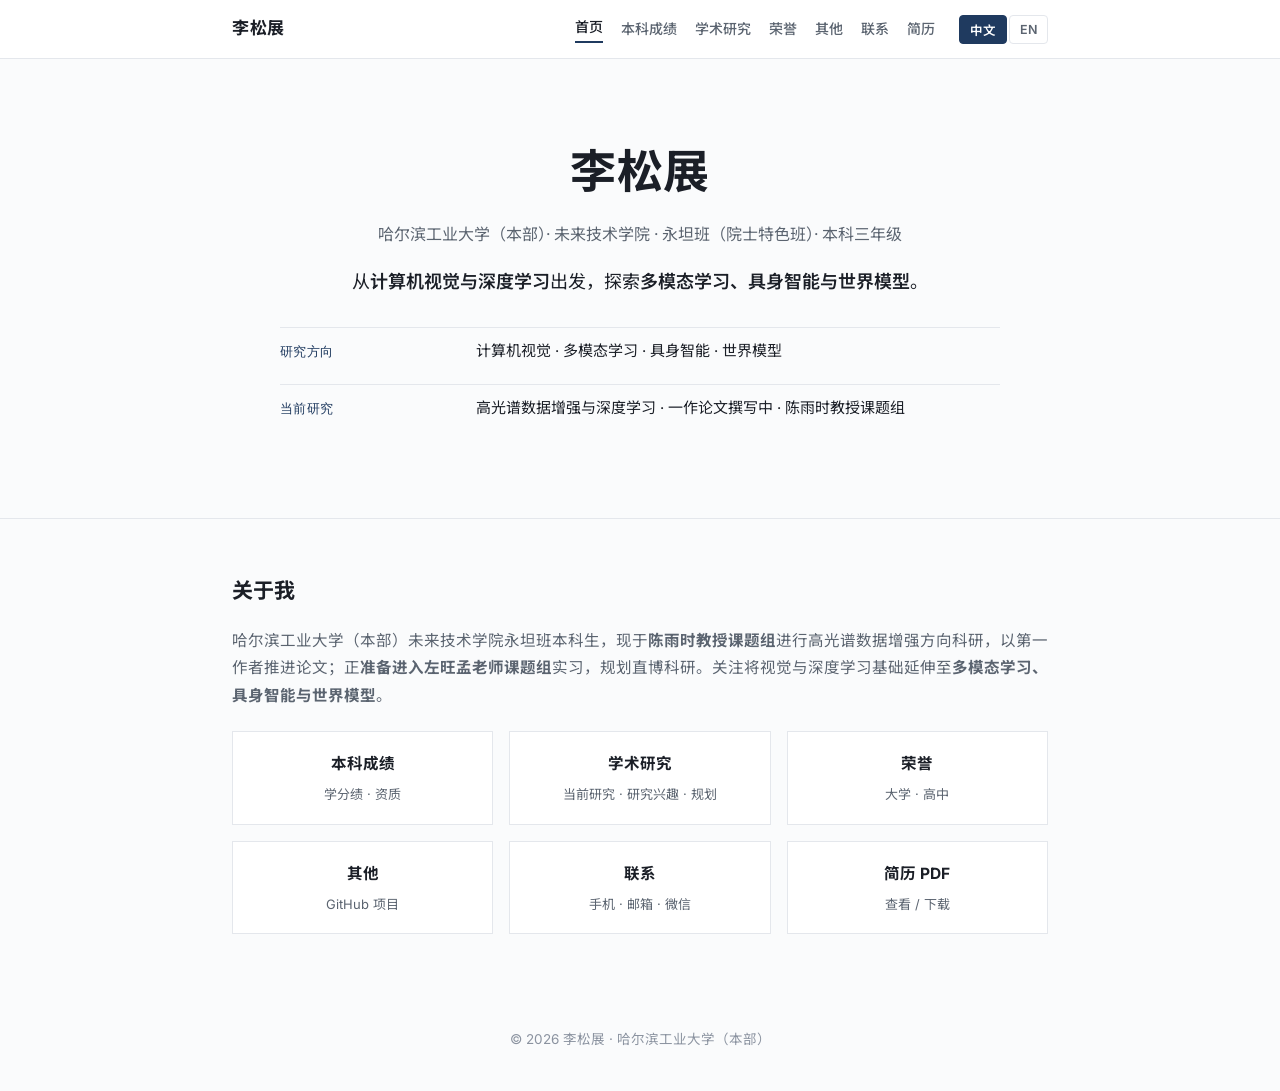
==== commit f2000687: "move resume link to end of nav; drop github section from resume PDF; adjust rank wording to 10%" ====
--- a/index.html
+++ b/index.html
@@ -19,7 +19,7 @@
   .nav-links a.active { color: var(--ink); border-bottom: 2px solid var(--accent); padding-bottom: 2px; }
   .nav-links { align-items: center; }
   [hidden] { display: none !important; }
-  /* 关于我对齐：与下方按钮网格同宽同列 */
+  /* 关于我对齐 */
   .sec-body { max-width: 100% !important; }
   .home-sec .sec-wrap { display: flex; flex-direction: column; align-items: stretch; }
   /* 首页入口卡（6 个） */
@@ -28,7 +28,7 @@
   .home-card h4 { margin: 0; font-size: 15.5px; font-weight: 700; }
   .home-card p { margin: 6px 0 0; color: var(--muted); font-size: 13px; }
   .home-card:hover { border-color: var(--accent); text-decoration: none; }
-  /* 成绩图片：纵向排列，放大展示 */
+  /* 成绩图片 */
   .score-grid { display: grid; grid-template-columns: 1fr; gap: 20px; margin-top: 18px; max-width: 780px; margin-left: auto; margin-right: auto; }
   .score-grid figure { margin: 0; border: 1px solid var(--line); background: var(--paper); padding: 12px; }
   .score-grid img { width: 100%; height: auto; display: block; border: 1px solid var(--line); }
@@ -55,13 +55,13 @@
   <div class="container nav-inner">
     <span class="nav-name"><span class="zh">李松展</span><span class="en" hidden>Li Songzhan</span></span>
     <div class="nav-links" id="navLinks">
-      <a href="#/resume" data-page="resume"><span class="zh">简历</span><span class="en" hidden>Resume</span></a>
       <a href="#/" data-page="home"><span class="zh">首页</span><span class="en" hidden>Home</span></a>
       <a href="#/education" data-page="education"><span class="zh">本科成绩</span><span class="en" hidden>Education</span></a>
       <a href="#/research" data-page="research"><span class="zh">学术研究</span><span class="en" hidden>Research</span></a>
       <a href="#/honors" data-page="honors"><span class="zh">荣誉</span><span class="en" hidden>Honors</span></a>
       <a href="#/misc" data-page="misc"><span class="zh">其他</span><span class="en" hidden>More</span></a>
       <a href="#/contact" data-page="contact"><span class="zh">联系</span><span class="en" hidden>Contact</span></a>
+      <a href="#/resume" data-page="resume"><span class="zh">简历</span><span class="en" hidden>Resume</span></a>
       <div class="lang-switch"><button data-lang="zh" class="on">中文</button><button data-lang="en">EN</button></div>
     </div>
     <button class="nav-toggle" aria-label="菜单" onclick="document.getElementById('navLinks').classList.toggle('open')">≡</button>
@@ -75,8 +75,8 @@
     <h2 class="sec-title"><span class="zh">简历 PDF</span><span class="en" hidden>Resume / CV</span></h2>
     <div class="resume-box">
       <div class="resume-toolbar">
-        <a class="btn" href="resume.pdf" download target="_blank"><span class="zh">⬇ 下载 PDF</span><span class="en" hidden">⬇ Download PDF</span></a>
-        <a class="btn ghost" href="resume.pdf" target="_blank"><span class="zh">新窗口打开</span><span class="en" hidden">Open in new tab</span></a>
+        <a class="btn" href="resume.pdf" download target="_blank"><span class="zh">⬇ 下载 PDF</span><span class="en" hidden>⬇ Download PDF</span></a>
+        <a class="btn ghost" href="resume.pdf" target="_blank"><span class="zh">新窗口打开</span><span class="en" hidden>Open in new tab</span></a>
       </div>
       <iframe class="pdf-iframe" src="resume.pdf" title="简历"></iframe>
     </div>
@@ -134,7 +134,7 @@
         </div>
         <div class="home-card" onclick="go('#/resume')">
           <h4><span class="zh">简历 PDF</span><span class="en" hidden>Resume PDF</span></h4>
-          <p class="zh">查看 / 下载</p><p class="en" hidden">View / Download</p>
+          <p class="zh">查看 / 下载</p><p class="en" hidden>View / Download</p>
         </div>
       </div>
     </div>
@@ -156,7 +156,7 @@
     </div>
     <h3 class="sub-title"><span class="zh">成绩与资质</span><span class="en" hidden>Performance</span></h3>
     <ul class="plain-list">
-      <li class="zh">学分绩：<strong>22 / 192</strong>（专业前 10%）</li>
+      <li class="zh">学分绩：<strong>22 / 192</strong>（10%）</li>
       <li class="en" hidden>GPA：<strong>22 / 192</strong>（Top 10% in major）</li>
       <li class="zh">CET-6：<strong>552</strong></li>
       <li class="en" hidden>CET-6：<strong>552</strong></li>
@@ -323,7 +323,7 @@
   setLang(saved === 'en' ? 'en' : 'zh');
 
   /* 单文件多页路由 */
-  var PAGES = ['resume', 'home', 'education', 'research', 'honors', 'misc', 'contact'];
+  var PAGES = ['home', 'education', 'research', 'honors', 'misc', 'contact', 'resume'];
   function showPage(name) {
     if (PAGES.indexOf(name) === -1) name = 'home';
     document.querySelectorAll('.view').forEach(function (v) { v.classList.toggle('active', v.id === 'view-' + name); });
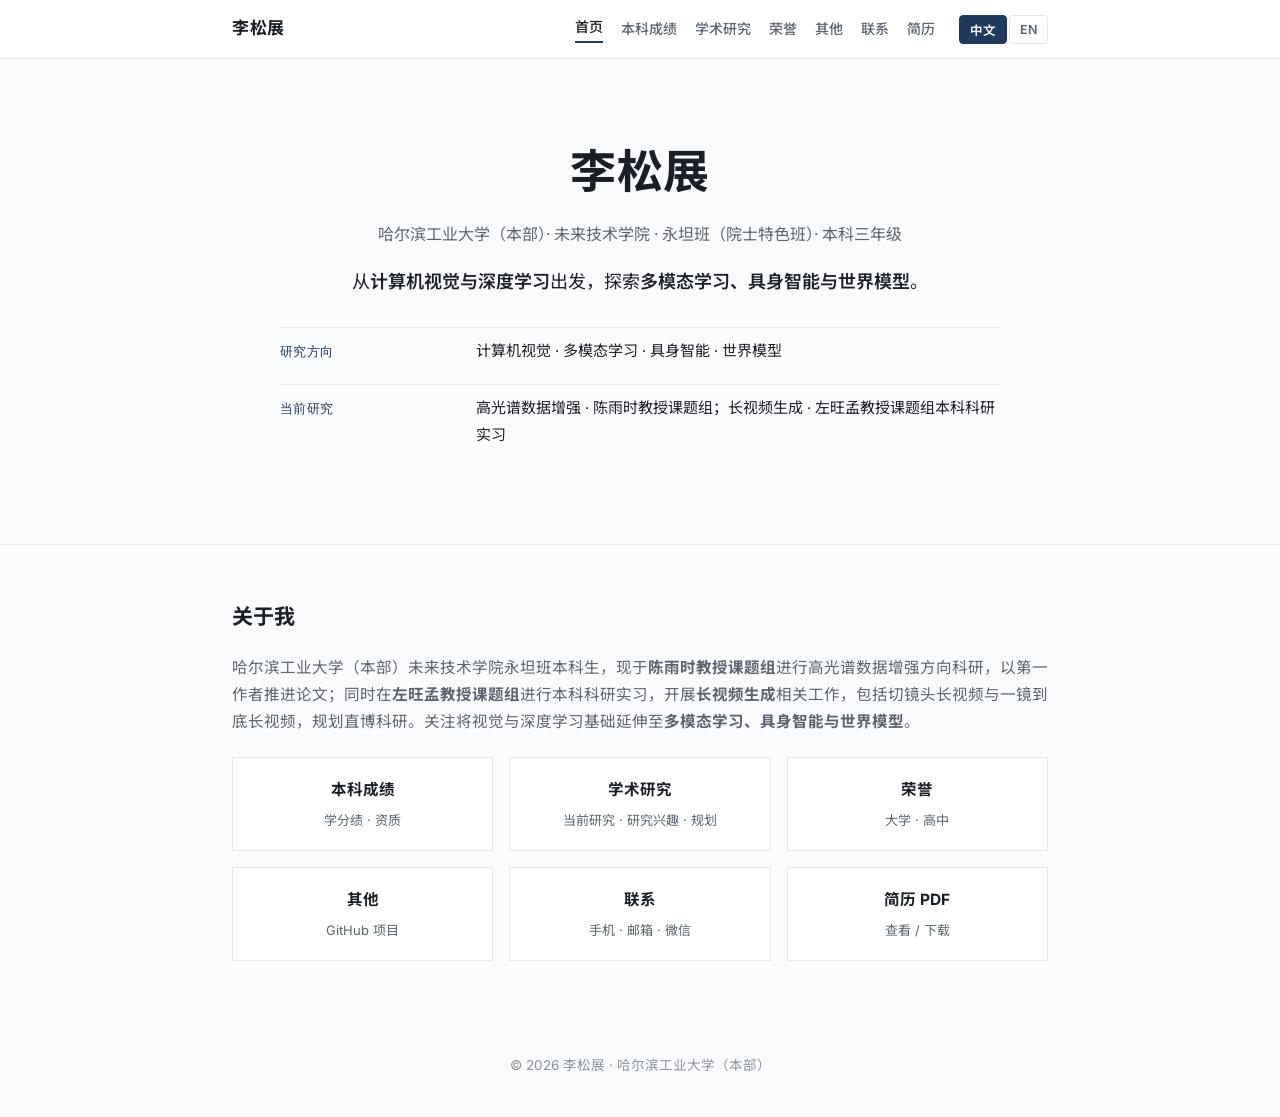
==== commit f6135707: "Update research experience, competition honors, and scholarships" ====
--- a/index.html
+++ b/index.html
@@ -38,14 +38,20 @@
   .focus-item { border: 1px solid var(--line); background: var(--paper); padding: 16px 18px; }
   .focus-item h4 { margin: 0 0 6px; font-size: 15px; font-weight: 700; }
   .focus-item p { margin: 0; color: var(--muted); font-size: 14px; }
-  /* 简历 PDF 查看界面 */
+  /* 荣誉分组 */
+  .honor-grid { display: grid; grid-template-columns: 1fr; gap: 24px; margin-top: 6px; }
+  .honor-grid h3 { font-size: 15px; font-weight: 700; margin: 0 0 8px; padding-bottom: 4px; border-bottom: 1px solid var(--line); }
+  .honor-grid ul { list-style: none; margin: 0; padding: 0; }
+  .honor-grid li { position: relative; padding: 4px 0 4px 18px; color: var(--ink); font-size: 14.5px; }
+  .honor-grid li::before { content: "—"; position: absolute; left: 0; color: var(--muted); }
+  /* 简历 PDF 界面 */
   .resume-box { border: 1px solid var(--line); background: var(--paper); padding: 18px; margin-top: 16px; }
   .resume-toolbar { display: flex; gap: 12px; align-items: center; margin-bottom: 12px; }
   .btn { display: inline-block; font: 600 14px "Inter","Noto Sans SC",sans-serif; color: #fff; background: var(--accent); border: none; padding: 9px 18px; border-radius: 6px; cursor: pointer; text-decoration: none; }
   .btn:hover { text-decoration: none; opacity: .92; }
   .btn.ghost { color: var(--ink); background: transparent; border: 1px solid var(--line); }
   .pdf-iframe { width: 100%; height: 80vh; min-height: 600px; border: 1px solid var(--line); background: #fff; }
-  @media (max-width: 680px) { .home-cards, .focus2 { grid-template-columns: 1fr; } }
+  @media (max-width: 680px) { .home-cards, .focus2, .honor-grid { grid-template-columns: 1fr; } }
 </style>
 </head>
 <body>
@@ -75,10 +81,10 @@
     <h2 class="sec-title"><span class="zh">简历 PDF</span><span class="en" hidden>Resume / CV</span></h2>
     <div class="resume-box">
       <div class="resume-toolbar">
-        <a class="btn" href="resume.pdf" download target="_blank"><span class="zh">⬇ 下载 PDF</span><span class="en" hidden>⬇ Download PDF</span></a>
-        <a class="btn ghost" href="resume.pdf" target="_blank"><span class="zh">新窗口打开</span><span class="en" hidden>Open in new tab</span></a>
-      </div>
-      <iframe class="pdf-iframe" src="resume.pdf" title="简历"></iframe>
+        <a class="btn" id="dlPdf" href="resume.pdf" download target="_blank"><span class="zh">⬇ 下载 PDF</span><span class="en" hidden>⬇ Download PDF</span></a>
+        <a class="btn ghost" id="openPdf" href="resume.pdf" target="_blank"><span class="zh">新窗口打开</span><span class="en" hidden>Open in new tab</span></a>
+      </div>
+      <iframe class="pdf-iframe" id="pdfFrame" src="resume.pdf" title="简历"></iframe>
     </div>
   </section>
 </main>
@@ -99,8 +105,8 @@
       </div>
       <div>
         <dt><span class="zh">当前研究</span><span class="en" hidden>Current Research</span></dt>
-        <dd class="zh">高光谱数据增强与深度学习 · 一作论文撰写中 · 陈雨时教授课题组</dd>
-        <dd class="en" hidden>Hyperspectral Data Augmentation with Deep Learning · first-author paper in prep. · Prof. Yushi Chen's group</dd>
+        <dd class="zh">高光谱数据增强 · 陈雨时教授课题组；长视频生成 · 左旺孟教授课题组本科科研实习</dd>
+        <dd class="en" hidden>Hyperspectral data augmentation · Prof. Yushi Chen's group; long video generation · undergraduate research intern in Prof. Wangmeng Zuo's group</dd>
       </div>
     </dl>
   </div>
@@ -109,7 +115,7 @@
   <section class="section home-sec">
     <div class="sec-wrap">
       <h2 class="sec-title"><span class="zh">关于我</span><span class="en" hidden>About Me</span></h2>
-      <p class="sec-body"><span class="zh">哈尔滨工业大学（本部）未来技术学院永坦班本科生，现于<strong>陈雨时教授课题组</strong>进行高光谱数据增强方向科研，以第一作者推进论文；正<strong>准备进入左旺孟老师课题组</strong>实习，规划直博科研。关注将视觉与深度学习基础延伸至<strong>多模态学习、具身智能与世界模型</strong>。</span><span class="en" hidden>Undergraduate at the Yongtan Honors Class, School of Future Technology, HIT (Main Campus). Currently researching <strong>hyperspectral data augmentation</strong> in <strong>Prof. Yushi Chen's group</strong>, pursuing a first-author paper, and preparing for an internship in <strong>Prof. Wangmeng Zuo's group</strong> with a PhD track in mind. Aiming to extend my CV/DL foundation toward <strong>multimodal learning, embodied AI, and world models</strong>.</span></p>
+      <p class="sec-body"><span class="zh">哈尔滨工业大学（本部）未来技术学院永坦班本科生，现于<strong>陈雨时教授课题组</strong>进行高光谱数据增强方向科研，以第一作者推进论文；同时在<strong>左旺孟教授课题组</strong>进行本科科研实习，开展<strong>长视频生成</strong>相关工作，包括切镜头长视频与一镜到底长视频，规划直博科研。关注将视觉与深度学习基础延伸至<strong>多模态学习、具身智能与世界模型</strong>。</span><span class="en" hidden>Undergraduate at the Yongtan Honors Class, School of Future Technology, HIT (Main Campus). Currently researching <strong>hyperspectral data augmentation</strong> in <strong>Prof. Yushi Chen's group</strong>, pursuing a first-author paper, while also undertaking an undergraduate research internship in <strong>Prof. Wangmeng Zuo's group</strong> on <strong>long video generation</strong>, including multi-shot and single-take long videos, with a PhD track in mind. Aiming to extend my CV/DL foundation toward <strong>multimodal learning, embodied AI, and world models</strong>.</span></p>
 
       <div class="home-cards">
         <div class="home-card" onclick="go('#/education')">
@@ -189,7 +195,7 @@
     <h2 class="sec-title"><span class="sec-no">02</span><span class="zh">学术研究</span><span class="en" hidden>Research</span></h2>
 
     <h3 class="sub-title"><span class="zh">当前研究</span><span class="en" hidden>Current Research</span></h3>
-    <p class="sec-body"><span class="zh">跟随<strong>陈雨时老师</strong>进行<strong>高光谱数据增强方向</strong>的研究，目前正在准备<strong>第一作者论文</strong>；同时<strong>准备进入左旺孟老师课题组实习</strong>。</span><span class="en" hidden>Working with <strong>Prof. Yushi Chen</strong> on <strong>hyperspectral data augmentation</strong>, preparing a <strong>first-author paper</strong>; also <strong>preparing for an internship in Prof. Wangmeng Zuo's group</strong>.</span></p>
+    <p class="sec-body"><span class="zh">跟随<strong>陈雨时老师</strong>进行<strong>高光谱数据增强方向</strong>的研究，目前正在准备<strong>第一作者论文</strong>；同时在<strong>左旺孟教授课题组进行本科科研实习</strong>，开展<strong>长视频生成</strong>相关工作，包括<strong>切镜头长视频生成</strong>与<strong>一镜到底长视频生成</strong>。</span><span class="en" hidden>Working with <strong>Prof. Yushi Chen</strong> on <strong>hyperspectral data augmentation</strong>, preparing a <strong>first-author paper</strong>; also undertaking an <strong>undergraduate research internship in Prof. Wangmeng Zuo's group</strong> on <strong>long video generation</strong>, including <strong>multi-shot</strong> and <strong>single-take long video generation</strong>.</span></p>
 
     <h3 class="sub-title"><span class="zh">研究兴趣</span><span class="en" hidden>Research Interests</span></h3>
     <div class="focus2">
@@ -216,7 +222,7 @@
     </div>
 
     <h3 class="sub-title"><span class="zh">未来规划</span><span class="en" hidden>Future Plan</span></h3>
-    <p class="sec-body"><span class="zh">进入<strong>左旺孟老师课题组</strong>进行<strong>直博</strong>科研，研究方向与研究兴趣一致。</span><span class="en" hidden>Pursuing a <strong>direct-PHD</strong> in <strong>Prof. Wangmeng Zuo's group</strong>, with research directions aligned with the interests above.</span></p>
+    <p class="sec-body"><span class="zh">以当前科研实习为基础，持续开展视觉生成相关研究，规划<strong>直博深造</strong>。</span><span class="en" hidden>Building on current research internships, continuing research on visual generation and planning to pursue a <strong>direct PhD</strong>.</span></p>
 
     <h3 class="sub-title"><span class="zh">论文 / 期刊</span><span class="en" hidden>Publications</span></h3>
     <ul class="plain-list">
@@ -232,32 +238,44 @@
 <main class="container">
   <section class="section">
     <h2 class="sec-title"><span class="sec-no">03</span><span class="zh">荣誉</span><span class="en" hidden>Honors</span></h2>
-    <h3 class="sub-title"><span class="zh">大学</span><span class="en" hidden>University</span></h3>
-    <ul class="plain-list">
-      <li class="zh">软件著作权 × 1</li>
-      <li class="en" hidden>Software copyright × 1</li>
-      <li class="zh">学科奖学金 × 1</li>
-      <li class="en" hidden>Discipline Scholarship × 1</li>
-      <li class="zh">国家级大学生创新创业训练计划（大创）奖项 × 1</li>
-      <li class="en" hidden>National College Student Innovation &amp; Entrepreneurship Program (DaChuang) award × 1</li>
-      <li class="zh">省级大一年度项目 × 1</li>
-      <li class="en" hidden>Provincial freshman-year project × 1</li>
-      <li class="zh">全国大学生数学竞赛 省级一等奖 × 2</li>
-      <li class="en" hidden>National College Mathematics Competition, Provincial First Prize × 2</li>
-    </ul>
-    <h3 class="sub-title"><span class="zh">高中（学科竞赛）</span><span class="en" hidden>High School</span></h3>
-    <ul class="plain-list">
-      <li class="zh">计算机：省一等奖 × 1、省二等奖 × 1</li>
-      <li class="en" hidden>Informatics：provincial 1st × 1, provincial 2nd × 1</li>
-      <li class="zh">数学：省二等奖 × 2</li>
-      <li class="en" hidden>Mathematics：provincial 2nd × 2</li>
-      <li class="zh">物理：省一等奖 × 1</li>
-      <li class="en" hidden>Physics：provincial 1st × 1</li>
-      <li class="zh">生物：省二等奖 × 1</li>
-      <li class="en" hidden>Biology：provincial 2nd × 1</li>
-      <li class="zh">化学：省三等奖 × 1</li>
-      <li class="en" hidden>Chemistry：provincial 3rd × 1</li>
-    </ul>
+    <div class="honor-grid">
+      <div>
+        <h3><span class="zh">大学</span><span class="en" hidden>University</span></h3>
+        <ul>
+          <li class="zh">软件著作权 × 1</li>
+          <li class="en" hidden>Software copyright × 1</li>
+          <li class="zh">学科奖学金 × 1</li>
+          <li class="en" hidden>Discipline Scholarship × 1</li>
+          <li class="zh">人民奖学金 × 1</li>
+          <li class="en" hidden>People's Scholarship × 1</li>
+          <li class="zh">国家级大学生创新创业训练计划（大创）项目 × 1</li>
+          <li class="en" hidden>National-level College Student Innovation &amp; Entrepreneurship Training Program (DaChuang) project × 1</li>
+          <li class="zh">华为软件精英挑战赛（2026）：省级二等奖</li>
+          <li class="en" hidden>Huawei Software Elite Challenge (2026): Provincial Second Prize</li>
+          <li class="zh">昇腾AI行业创新大赛——2026电力行业算子专场：eigh 算子第三名</li>
+          <li class="en" hidden>Ascend AI Industry Innovation Competition - 2026 Power Industry Operator Track: 3rd place, eigh operator</li>
+          <li class="zh">省级大一年度项目 × 1</li>
+          <li class="en" hidden>Provincial freshman-year project × 1</li>
+          <li class="zh">全国大学生数学竞赛：省级一等奖 × 2</li>
+          <li class="en" hidden>National College Mathematics Competition, Provincial First Prize × 2</li>
+        </ul>
+      </div>
+      <div>
+        <h3><span class="zh">高中（学科竞赛）</span><span class="en" hidden>High School</span></h3>
+        <ul>
+          <li class="zh">计算机：省级一等奖 × 1、省级二等奖 × 1</li>
+          <li class="en" hidden>Informatics：provincial 1st × 1, provincial 2nd × 1</li>
+          <li class="zh">数学：省级二等奖 × 2</li>
+          <li class="en" hidden>Mathematics：provincial 2nd × 2</li>
+          <li class="zh">物理：省级一等奖 × 1</li>
+          <li class="en" hidden>Physics：provincial 1st × 1</li>
+          <li class="zh">生物：省级二等奖 × 1</li>
+          <li class="en" hidden>Biology：provincial 2nd × 1</li>
+          <li class="zh">化学：省级三等奖 × 1</li>
+          <li class="en" hidden>Chemistry：provincial 3rd × 1</li>
+        </ul>
+      </div>
+    </div>
   </section>
 </main>
 </div>
@@ -267,13 +285,6 @@
 <main class="container">
   <section class="section">
     <h2 class="sec-title"><span class="sec-no">04</span><span class="zh">其他 · GitHub 项目</span><span class="en" hidden>More · GitHub Projects</span></h2>
-    <article class="proj">
-      <div class="proj-head">
-        <h4><a href="https://github.com/hajimimanb/Kamikaze" rel="noopener" target="_blank">Kamikaze</a></h4>
-        <span class="proj-tag"><span class="zh">独立项目</span><span class="en" hidden>Independent</span></span>
-      </div>
-      <p class="proj-desc"><span class="zh">详见仓库说明。</span><span class="en" hidden>See repository for details.</span></p>
-    </article>
     <article class="proj">
       <div class="proj-head">
         <h4><a href="https://github.com/hajimimanb/vision-agent" rel="noopener" target="_blank">vision-agent</a></h4>
@@ -318,9 +329,9 @@
     try { localStorage.setItem('siteLang', l); } catch (e) {}
     document.getElementById('navLinks').classList.remove('open');
   }
-  document.querySelectorAll('.lang-switch button').forEach(function (b) { b.addEventListener('click', function () { setLang(b.dataset.lang); }); });
+  document.querySelectorAll('.lang-switch button').forEach(function (b) { b.addEventListener('click', function () { setLang(b.dataset.lang); saved=b.dataset.lang; syncR(); }); });
   var saved = 'zh'; try { saved = localStorage.getItem('siteLang') || 'zh'; } catch (e) {}
-  setLang(saved === 'en' ? 'en' : 'zh');
+  setLang(saved === 'en' ? 'en' : 'zh'); function syncR(){var rl=(saved==='en')?'resume_en.pdf':'resume.pdf';var fp=document.getElementById('pdfFrame');if(fp){fp.src=rl+'?v='+Date.now();}var dd=document.getElementById('dlPdf');if(dd){dd.href=rl;}var op=document.getElementById('openPdf');if(op){op.href=rl;}} syncR();
 
   /* 单文件多页路由 */
   var PAGES = ['home', 'education', 'research', 'honors', 'misc', 'contact', 'resume'];
@@ -341,4 +352,4 @@
   addEventListener('scroll', function () { document.querySelector('.topnav').classList.toggle('scrolled', scrollY > 8); }, { passive: true });
 </script>
 </body>
-</html>+</html>
